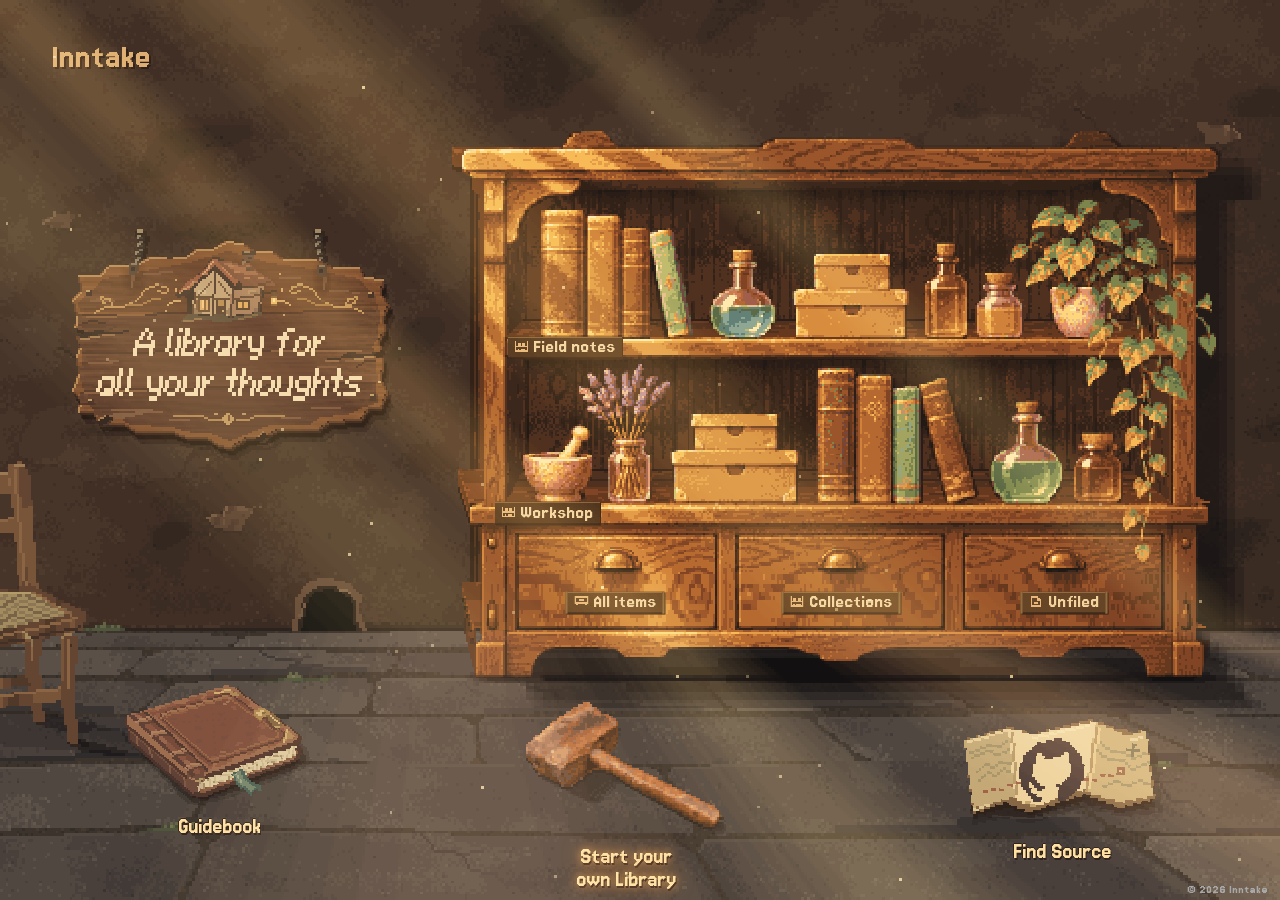
==== index.html @ 35449b42 "Reveal the fully painted room through a coarse pixel fade" ====
<!doctype html>
<html lang="en">
<head>
  <meta charset="utf-8">
  <meta name="viewport" content="width=device-width, initial-scale=1">
  <meta name="theme-color" content="#251c18">
  <meta name="description" content="A library for all your thoughts">
  <meta http-equiv="Content-Security-Policy" content="default-src 'self'; img-src 'self'; object-src 'none'; base-uri 'none'">
  <title>Inntake</title>
  <link rel="preload" as="image" href="./assets/mallet.png">
  <link rel="icon" href="./assets/icon-192.png">
  <link rel="stylesheet" href="./style.css?v=room-reveal">
  <link rel="stylesheet" href="./guidebook.css?v=opening">
  <link rel="stylesheet" href="./drawer.css?v=inventory">
  <script src="./motion.js?v=default-on" defer></script>
  <script src="./wall-art.js?v=room-reveal" defer></script>
  <script src="./drag.js?v=6" defer></script>
  <script src="./room-surfaces.js?v=opening1" defer></script>
  <script src="./sunlight.js?v=motes" defer></script>
  <script src="./cabinet-depth.js?v=portrait" defer></script>
  <script src="./inspect-art.js?v=drawer5" defer></script>
  <script src="./room-fly.js?v=motion2" defer></script>
  <script src="./drawer-finds.js?v=1" defer></script>
  <script src="./drawer-art.js?v=opening1" defer></script>
  <script src="./inspector.js?v=room-reveal" defer></script>
  <script src="./shelf.js?v=room-reveal" defer></script>
</head>
<body>
  <main class="room">
    <canvas class="wall" aria-hidden="true"></canvas>
    <p class="wordmark">Inntake</p>
    <canvas class="sunlight" aria-hidden="true"></canvas>
    <canvas class="room-veil" aria-hidden="true"></canvas>
    <div class="picture-space">
      <figure class="picture">
        <h1>A library for all your thoughts</h1>
        <canvas class="wall-painting" width="160" height="112" aria-hidden="true"></canvas>
      </figure>
    </div>
    <div class="cabinet-space">
      <div class="cabinet">
        <noscript><img class="scene-art" src="./assets/shelf.png" alt="A wooden cabinet with two shelves of books, bottles and plants" width="1536" height="1024"></noscript>
        <canvas class="shelf-scene" aria-hidden="true" hidden></canvas>
        <p id="shelf-help" class="visually-hidden">Hover or focus an object to see its name. Click or tap it to look inside. Drag it onto another object to trade places. Drop it on bare wood to place it on that shelf. A drawer stores it until you open the drawer and return it. With a keyboard, use Alt and an arrow key to move an object, or H to put it in the Unfiled drawer.</p>
        <p class="shelf-tip" hidden>Shift items in your collection around.</p>
        <div class="nameplates" aria-hidden="true"></div>
        <div class="shelf-controls" role="group" aria-label="Explore the shelves" aria-describedby="shelf-help"></div>
        <div class="tag" aria-hidden="true" hidden><canvas width="9" height="9"></canvas><span></span></div>
        <p class="visually-hidden" role="status" id="shelf-status"></p>
      </div>
    </div>
    <nav class="bench" aria-label="On the floor">
      <button class="floor-object guide-opener" type="button" aria-haspopup="dialog" aria-controls="guidebook">
        <canvas class="grimoire" width="80" height="48" aria-hidden="true"></canvas><span>Guidebook</span>
      </button>
      <a class="floor-object library-entry" href="./app/" aria-haspopup="dialog" aria-label="Start your own Library">
        <canvas class="mallet" width="80" height="48" aria-hidden="true"></canvas>
        <span>Start your own Library</span>
      </a>
      <button class="floor-object repo-entry" type="button" aria-haspopup="dialog" data-repository="https://github.com/evrenucar/inntake-site">
        <canvas class="repo-map" width="80" height="48" aria-hidden="true"></canvas><span>Find Source</span>
      </button>
    </nav>
  </main>
  <canvas class="room-intro" aria-hidden="true"></canvas>
  <footer class="colophon"><small>© 2026 Inntake</small></footer>
  <dialog class="guidebook" id="guidebook" aria-labelledby="guide-title">
    <canvas class="guide-art" aria-hidden="true"></canvas>
    <div class="book-spread">
      <section class="book-page">
        <h2 id="guide-title" tabindex="-1">Guidebook</h2>
        <div data-spread="0">
          <h3>Save a link</h3>
          <p>Pick up the mallet and choose <strong>Start your own Library</strong>. Paste a link into your library to keep it on this device.</p>
        </div>
        <div data-spread="1" hidden>
          <h3>Explore the room</h3>
          <p>Pick up a bottle, open a book, or look inside a box. Click the darkened room to put the object back.</p>
        </div>
      </section>
      <section class="book-page">
        <div data-spread="0">
          <h3>Find it again</h3>
          <p>Every saved link lives in <strong>All items</strong>. Use collections to keep related links together.</p>
        </div>
        <div data-spread="1" hidden>
          <h3>Arrange a shelf</h3>
          <p>Drag an object onto another to trade places. Drop it on bare wood to place it on that shelf. A drawer can hold it until you bring it back.</p>
          <details><summary>Keyboard controls</summary><p>Press Enter to inspect. Use Alt and an arrow key to shift an object, or H to put it in the Unfiled drawer.</p></details>
        </div>
        <button type="button" class="book-close" data-dismiss>Close book</button>
      </section>
    </div>
    <nav class="book-navigation" aria-label="Guidebook pages"><button class="book-prev" type="button">Previous</button><span class="folio" aria-live="polite">1 – 2</span><button class="book-next" type="button">Next</button></nav>
  </dialog>
  <dialog class="inspect-dialog" aria-labelledby="inspect-title">
    <button type="button" class="inspect-close" aria-label="Back to the room" data-dismiss>×</button>
    <h2 id="inspect-title" tabindex="-1"></h2>
    <div class="inspect-stage"><button class="inspect-art" type="button" aria-label="Explore object"><canvas aria-hidden="true"></canvas></button></div>
    <p class="inspect-note" aria-live="polite"></p>
    <div class="inspect-actions">
      <button class="inspect-interact" type="button"></button>
      <a class="inspect-link" hidden></a>
      <button class="inspect-tuck" type="button" hidden>Put in Unfiled drawer</button>
    </div>
  </dialog>
  <dialog class="storage-dialog" aria-labelledby="storage-title">
    <button type="button" class="inspect-close" aria-label="Back to the room" data-dismiss>×</button>
    <h2 id="storage-title" tabindex="-1"></h2>
    <div class="drawer-stage">
      <canvas aria-hidden="true" width="320" height="190"></canvas>
      <div class="drawer-contents" role="group" aria-labelledby="storage-title"></div>
    </div>
    <p class="drawer-note"></p>
  </dialog>
</body>
</html>
---- style.css ----
@font-face {
  font-family: 'Jersey 15';
  src: url('./assets/jersey-15.woff2') format('woff2');
  font-display: swap;
}

:root {
  color-scheme: dark;
  color: #ffe3ae;
  background: #241a16;
  font: 1rem/1.2 'Jersey 15', monospace;
}
* { box-sizing: border-box; }
body, figure, p, h1 { margin: 0; }
[hidden] { display: none !important; }
.visually-hidden, .painted h1 {
  position: absolute;
  width: 1px;
  height: 1px;
  padding: 0;
  overflow: hidden;
  clip-path: inset(50%);
  white-space: nowrap;
}

.room {
  position: relative;
  isolation: isolate;
  display: grid;
  grid-template: "picture cabinet" minmax(0, 1fr) "bench bench" 23% / minmax(0, .65fr) minmax(0, 1.35fr);
  height: 100vh;
  height: 100svh;
  min-height: 265px;
  overflow: clip;
  background: #251c18;
}

.wall { position: absolute; inset: 0; width: 100%; height: 100%; z-index: -1; }
canvas, .scene-art { image-rendering: pixelated; }
.picture-space, .cabinet-space { display: grid; place-items: center; container-type: size; min-width: 0; min-height: 0; }
.picture-space { grid-area: picture; margin: 0 0 1vh clamp(12px, 3.4vw, 64px); }
.picture { position: relative; width: min(96cqw, 102cqh, 26rem); }
.picture h1 { font-weight: normal; }
.wall-painting, .shelf-scene, .scene-art { display: block; width: 100%; height: auto; }
.wall-painting { filter: drop-shadow(3px 5px 0 #1b131280); }
.cabinet-space { grid-area: cabinet; align-items: end; margin: 0 clamp(10px, 2.8vw, 85px) 0 clamp(6px, 1.6vw, 33px); }
.cabinet {
  position: relative;
  --cabinet-width: min(100cqw, 140cqh, 58rem);
  width: var(--cabinet-width);
  height: calc(var(--cabinet-width) * 17 / 24);
  container-type: inline-size;
}
.shelf-scene, .shelf-controls { position: absolute; inset: 0; width: 100%; height: 100%; }
.shelf-scene { pointer-events: none; overflow: visible; }
.shelf-controls { pointer-events: none; }
.prop {
  position: absolute;
  display: block;
  pointer-events: auto;
  z-index: 1;
  border: 0;
  padding: 0;
  background: transparent;
  color: inherit;
  cursor: pointer;
  -webkit-tap-highlight-color: transparent;
  -webkit-user-select: none;
  user-select: none;
}
/* The long vine can cross a drawer or a bottle. Those controls remain reachable
   through its trailing leaves; the plant itself can be picked up at its crown. */
.prop[data-id="plant"] { z-index: 0; }
.prop.movable { cursor: grab; touch-action: none; }
.cabinet.is-dragging, .cabinet.is-dragging .prop { cursor: grabbing; }
.prop:focus { outline: 0; }
.tag {
  position: absolute;
  z-index: 2;
  display: flex;
  align-items: center;
  gap: .38em;
  padding: .19em .42em .23em;
  color: #ffdda6;
  background: #392920;
  box-shadow: inset 0 2px #b28755, inset 0 -2px #725137, 2px 2px #241b17;
  font-size: clamp(1rem, 1.6vw, 1.42rem);
  line-height: 1;
  white-space: nowrap;
  pointer-events: none;
}
.tag canvas { width: .82em; height: .82em; }
.bench {
  grid-area: bench;
  display: grid;
  grid-template-columns: 1fr 1.45fr 1fr;
  align-items: center;
  justify-items: center;
  padding: 0 5vw max(env(safe-area-inset-bottom), 1vh);
}
.floor-object {
  display: inline-grid;
  justify-items: center;
  align-content: center;
  gap: .08em;
  max-width: 100%;
  min-height: 44px;
  padding: 0 3px;
  border: 0;
  background: none;
  color: #ffe0a3;
  font: inherit;
  font-size: clamp(1.05rem, 1.8vw, 1.55rem);
  line-height: 1;
  text-align: center;
  text-decoration: none;
  text-shadow: 1px 2px #30221d, -1px 0 #30221d, 0 -1px #30221d;
  cursor: pointer;
  -webkit-tap-highlight-color: transparent;
}
.floor-object canvas { width: min(18.8vw, 24svh, 13.5rem); height: auto; }
.library-entry canvas { width: min(19.7vw, 25svh, 14rem); }
.guide-opener { transform: translateY(-5%); }
.repo-entry { transform: translateY(4%); }
.floor-object:hover, .floor-object:focus-visible { color: #fff1c5; }
.floor-object:hover canvas, .floor-object:focus-visible canvas { filter: brightness(1.14); }
.floor-object:focus-visible { outline: 2px dashed #ce9c69; outline-offset: 2px; }
@media (max-aspect-ratio: 1/1) {
  .room { grid-template: "picture" minmax(0,.82fr) "cabinet" minmax(0,1.18fr) "bench" 23% / 1fr; }
  .picture-space { margin: max(env(safe-area-inset-top), 7px) 0 0; align-items: end; }
  .picture { width: min(64cqw, 127cqh, 22rem); }
  .cabinet-space { margin: 0 clamp(5px, 2vw, 25px); }
  .bench { padding-bottom: max(env(safe-area-inset-bottom), 1vh); }
  .tag { font-size: clamp(1rem, 3.25vw, 1.27rem); }
}
@media (max-height: 450px) and (orientation: landscape) {
  .bench { padding-bottom: max(env(safe-area-inset-bottom), 2px); }
}
.held { position: absolute; inset: 0; width: 100%; height: 100%; z-index: 3; pointer-events: none; }

.wordmark {
  position: absolute;
  z-index: 1;
  top: max(env(safe-area-inset-top), clamp(15px, 4.4vh, 58px));
  left: max(env(safe-area-inset-left), clamp(20px, 4.1vw, 76px));
  color: #dfae72;
  text-shadow: 2px 2px #302019;
  font-size: clamp(1.65rem, 2.8vw, 2.8rem);
  letter-spacing: .025em;
  line-height: 1;
  pointer-events: none;
}
.sunlight {
  position: absolute;
  inset: 0;
  width: 100%;
  height: 100%;
  z-index: 4;
  mix-blend-mode: screen;
  pointer-events: none;
}
.nameplates { position: absolute; inset: 0; pointer-events: none; }
.plate {
  position: absolute;
  display: inline-flex;
  align-items: center;
  gap: .26em;
  padding: .04em .34em .12em;
  color: #f4d39d;
  background: #50351f;
  box-shadow: inset 0 1px #c29159, inset 0 -1px #281d16, 1px 1px #3c271b;
  font-size: clamp(.76rem, 2.55cqw, 1.23rem);
  line-height: 1;
  white-space: nowrap;
  transform: translateY(-50%);
}
.plate canvas { width: .69em; height: .69em; }
.plate.drawer {
  transform: translate(-50%, -50%);
  border-inline: 2px solid #916c3e;
  background: #664426;
}
.plate.is-lit { color: #fff0bc; background: #805532; }
@media (max-height: 450px) and (orientation: landscape) {
  .floor-object canvas, .library-entry canvas { width: min(16vw, 19.5svh); }
  .floor-object { font-size: 1rem; }
}

@media (max-width: 690px) {
  .bench { grid-template-columns: 1fr 1fr 1fr; padding-inline: 2vw; }
  .floor-object canvas { width: min(28vw, 23svh); }
  .library-entry canvas { width: min(28vw, 24svh); }
}
.shelf-tip {
  position: absolute;
  z-index: 3;
  top: 11.3%;
  left: 50%;
  transform: translateX(-50%);
  width: max-content;
  max-width: 88%;
  padding: .18em .65em .26em;
  color: #f9d79b;
  background: #38291eea;
  box-shadow: inset 0 1px #906c44, 1px 2px #302118;
  text-align: center;
  font-size: clamp(.95rem, 2.5cqw, 1.3rem);
  line-height: 1;
  pointer-events: none;
}
.plate[data-count]::after { content: attr(data-count); color: #ffdd99; }

dialog {
  max-width: calc(100vw - 28px);
  max-height: calc(100svh - 32px);
}
dialog::backdrop { background: rgb(26 20 17 / 66%); }
dialog h2, dialog h3, dialog summary, dialog button { font-family: 'Jersey 15', monospace; font-weight: 400; }
dialog button, dialog summary { cursor: pointer; }
dialog :is(button,summary):focus-visible { outline: 2px solid currentColor; outline-offset: 3px; }
.guidebook {
  padding: 0;
  width: 39rem;
  border: 5px solid #61412f;
  color: #3f3023;
  background: #d5b789;
  box-shadow: 0 2px 0 2px #94704d, 4px 7px 0 #271c16;
  font: 1rem/1.45 Georgia, serif;
}
.book-spread { display: grid; grid-template-columns: 1fr 1fr; }
.book-page { padding: clamp(20px, 3vw, 32px); }
.book-page:first-child { background: linear-gradient(90deg,#d4b68b,#e6ce9f 82%,#ccaf84 97%,#ad906a); }
.book-page + .book-page { padding-top: 3.4rem; background: linear-gradient(90deg,#a58a64,#ddc299 8%,#e2c99e 75%,#dabe94); }
.book-page h2, .storage-dialog h2 { margin: 0 0 .45em; font-size: 2.35rem; line-height: .95; }
.book-page h3 { margin: .7em 0 .2em; font-size: 1.55rem; line-height: 1; }
.book-page strong { color: #4f3522; }
.book-page details { margin: .9em 0; }
.book-page summary { font-size: 1.1rem; }
.book-page details p { margin-top: .3rem; font-size: .94rem; }
.book-close {
  padding: .15em .45em .22em;
  border: 1px solid currentColor;
  color: inherit;
  background: transparent;
  font-size: 1.15rem;
}
@media (max-width: 550px) {
  .book-spread { display: block; }
  .book-page:first-child, .book-page + .book-page { background: #e1c79b; }
  .book-page + .book-page { padding-top: 0; }
  .book-page h3 { margin-top: 0; }
}

/* Three different depths on the floor, measured from the cabinet feet. */
.picture { width: min(87cqw, 94cqh, 24rem); }
.guide-opener { align-self: start; transform: translate(-5%, -7%); }
.guide-opener canvas { transform: rotate(-4deg); }
.library-entry { align-self: end; transform: translateX(-6%); }
.repo-entry { align-self: center; transform: translate(6%, -4%); }
.repo-entry canvas { transform: rotate(4deg); }
@media (max-aspect-ratio: 1/1) {
  .picture { width: min(59cqw, 118cqh, 20.5rem); }
}
@media (max-width: 690px) {
  .guide-opener { transform: translate(2%, 5%); }
  .library-entry { transform: translateY(-3%); }
  .repo-entry { transform: translate(-2%, -4%); }
}
@media (max-height: 450px) and (orientation: landscape) {
  .guide-opener { transform: translateY(-12%); }
  .repo-entry { transform: none; }
}
:root { --inspect-enter: 1150ms; --inspect-leave: 480ms; }
.room-veil {
  position: absolute;
  inset: 0;
  width: 100%;
  height: 100%;
  z-index: 6;
  opacity: 0;
  pointer-events: none;
  transition: opacity var(--inspect-leave) ease-in-out;
}
.room.is-inspecting .room-veil { opacity: .87; transition-duration: var(--inspect-enter); transition-timing-function: cubic-bezier(.33333,0,.66667,1); }
/* The room fade and the trip from shelf to hand finish on the same frame. */
:is(.inspect-dialog,.storage-dialog)[open] > :is(h2,p,.inspect-actions,.inspect-close),
.guidebook[open] { animation: veil-in var(--inspect-enter) cubic-bezier(.33333,0,.66667,1) both; }
:is(.inspect-dialog,.guidebook,.storage-dialog)::backdrop {
  background-color: rgb(12 10 10 / 73%);
  background-image: repeating-conic-gradient(rgb(0 0 0 / 10%) 0% 25%, transparent 0% 50%);
  background-size: 5px 5px;
  animation: veil-in var(--inspect-enter) cubic-bezier(.33333,0,.66667,1) both;
}
:is(.inspect-dialog,.guidebook,.storage-dialog).leaving { animation: put-back var(--inspect-leave) ease-in-out both; }
:is(.inspect-dialog,.guidebook,.storage-dialog).leaving::backdrop { animation: veil-out var(--inspect-leave) ease-in-out both; }
@keyframes veil-in { from { opacity: 0; } to { opacity: 1; } }
@keyframes veil-out { from { opacity: 1; } to { opacity: 0; } }
@keyframes put-back { from { opacity: 1; transform: none; } to { opacity: 0; transform: translateY(4px) scale(.98); } }
.inspect-dialog {
  width: min(44rem, 94vw);
  padding: 1.25rem .6rem 1.35rem;
  border: 0;
  color: #ffe5b6;
  background: transparent;
  text-align: center;
  overflow: visible;
}
.inspect-dialog[open] { display: grid; justify-items: center; gap: .7rem; }
.inspect-dialog h2 {
  margin: 0;
  font-size: clamp(1.65rem, 5vw, 2.8rem);
  font-weight: 400;
  line-height: 1;
  overflow-wrap: anywhere;
}
.inspect-dialog h2:focus, .guidebook h2:focus { outline: none; }
.inspect-close {
  position: absolute; right: .2rem; top: .15rem;
  height: 44px; width: 44px; border: 0; background: none; color: #e9d1a4;
  font: 1.9rem/1 'Jersey 15', monospace;
}
.inspect-stage {
  display: grid;
  place-items: center;
  width: min(85vw, 38rem);
  height: min(46svh, 26rem);
  container-type: size;
}
.inspect-art {
  display: block;
  width: min(100cqw, calc(100cqh * var(--shape, 1)));
  max-width: 100%;
  background: none;
  border: 0;
  padding: 0;
  cursor: pointer;
  -webkit-tap-highlight-color: transparent;
}
.inspect-art { touch-action: none; user-select: none; }
.inspect-art.is-playing { cursor: grabbing; }
.inspect-art canvas { width: 100%; height: auto; display: block; }
.inspect-note {
  max-width: 38ch; min-height: 2.4em; margin: 0;
  font: 1.06rem/1.35 Georgia, serif; color: #e8cfac; text-wrap: pretty;
}
.inspect-actions { display: flex; gap: .65rem; justify-content: center; align-items: center; flex-wrap: wrap; }
.inspect-actions :is(button,a) {
  display: inline-grid; place-items: center; min-height: 40px;
  padding: .25em .65em; background: #493423; color: #ffe2aa;
  border: 1px solid #bd935d; font: 1.19rem/1.05 'Jersey 15', monospace; text-decoration: none;
}
.inspect-actions .inspect-tuck {
  background: transparent; border-color: transparent; color: #ceb28a; text-decoration: underline; text-underline-offset: .18em;
}
.inspect-actions :is(button,a):hover { color: #fff2cf; }
@media (max-height: 470px) {
  .inspect-stage { height: 40svh; }
  .inspect-dialog[open] { gap: .3rem; }
  .inspect-note { min-height: auto; }
}
@media (prefers-reduced-motion: reduce) {
  :root:not(.full-motion) .room-veil { transition: none; }
  :root:not(.full-motion) :is(.inspect-dialog,.guidebook,.storage-dialog)[open], :root:not(.full-motion) :is(.inspect-dialog,.guidebook,.storage-dialog)::backdrop { animation-duration: 1ms; }
}
.storage-dialog {
  width: min(42rem, 96vw, 138svh);
  max-width: 96vw;
  padding: .7rem 0;
  border: none;
  background: transparent;
  color: #ffe3b2;
  text-align: center;
  overflow: visible;
}
.storage-dialog h2 { font-weight: 400; margin: .2rem 2.5rem 0; outline: none; }
.drawer-stage { position: relative; width: 100%; aspect-ratio: 320 / 190; }
.drawer-stage canvas, .drawer-contents { display: block; position: absolute; inset: 0; width: 100%; height: 100%; }
.drawer-contents { pointer-events: none; }
.drawer-contents button {
  pointer-events: auto;
  position: absolute; cursor: pointer; background: transparent; border: 0;
  border-radius: 20%; padding: 0; touch-action: manipulation;
}
.drawer-contents button:focus-visible { outline: 2px dashed #f1bd7a; outline-offset: -2px; }
.drawer-note { min-height: 1.4em; margin: 0; font: 1.05rem/1.4 Georgia, serif; color: #e8cfac; }
@media (prefers-reduced-motion: reduce) {
  :root:not(.full-motion) { --inspect-enter: 1ms; --inspect-leave: 1ms; }
}
/* The front board appears first as the back of the drawer slides out of the case. */
.storage-dialog[open] .drawer-stage {
  animation: pull-drawer var(--inspect-enter) cubic-bezier(.33333,0,.66667,1) both;
}
@keyframes pull-drawer {
  from { clip-path: inset(65% 0 0); }
  to { clip-path: inset(0); }
}

.library-entry span, .inspect-link.library-glow {
  color: #ffdfa0;
  text-shadow: 1px 2px #3c271b, 0 0 .38em #df9d4d, 0 0 .8em #ac673b;
}
.library-entry span { max-width: 19ch; text-wrap: balance; }
.library-entry:is(:hover,:focus-visible) span, .inspect-link.library-glow:is(:hover,:focus-visible) {
  color: #ffedc6;
  text-shadow: 1px 2px #3c271b, 0 0 .38em #ffc470, 0 0 .8em #e79554;
}

.colophon {
  position: fixed;
  right: max(.75rem, env(safe-area-inset-right));
  bottom: max(.2rem, env(safe-area-inset-bottom));
  color: #a8a8a8;
  background: transparent;
  font: .8rem/1 'Jersey 15', monospace;
  pointer-events: none;
}
.colophon small { font: inherit; }

.room-intro { display: none; }
@media (scripting: enabled) {
  .room-intro {
    display: block; position: fixed; inset: 0; width: 100%; height: 100%;
    pointer-events: none; z-index: 20; background: #000;
    animation: intro-fallback .3s 10s forwards;
  }
}
@keyframes intro-fallback { to { opacity: 0; visibility: hidden; } }
---- guidebook.css ----
/* The dark red binding projects beyond the page block. Its narrow edges remain
   visible when the book is read in a single column. */
dialog.guidebook {
  --leather-edge: clamp(9px, 1.6vw, 16px);
  --ink: #392a21;
  --rust: #70412e;
  --paper: #e4cda0;
  --grain: radial-gradient(ellipse at 2px 1px, #8b714d26 0 .65px, transparent 1.15px) 0 0 / 17px 11px,
    radial-gradient(ellipse at 4px 3px, #fff3cf42 0 .65px, transparent 1.1px) 2px 1px / 11px 19px;
  box-sizing: border-box;
  isolation: isolate;
  width: min(50rem, calc(100vw - 2.2rem));
  max-width: calc(100vw - 1.5rem);
  max-height: calc(100svh - max(2.3rem, env(safe-area-inset-top)));
  margin: auto;
  padding: var(--leather-edge) var(--leather-edge) calc(var(--leather-edge) + 3px);
  border: solid #34211c;
  border-width: 3px 4px 5px 3px;
  border-radius: 7px 8px 9px 5px / 5px 7px 8px 7px;
  background:
    radial-gradient(ellipse at 2px 1px, #bd946344 0 .8px, transparent 1.2px) 1px 3px / 9px 7px,
    repeating-linear-gradient(125deg, transparent 0 5px, #361e192d 6px 7px, transparent 8px 12px),
    linear-gradient(90deg, #614334, #714633 7%, #593629 36%, #432b23 48.5%, #754d36 50%,
      #4c3125 51.3%, #694030 75%, #754b36 96%, #57382d);
  box-shadow: inset 1px 2px #b09263, inset -2px -2px #2f211c,
    inset 0 0 0 4px #704936, 0 2px #8e664b, 2px 6px #30211b, 5px 12px 14px #160f1380;
  color: var(--ink);
  color-scheme: light;
  font: 400 clamp(1rem, 1.35vw, 1.1rem)/1.56 Georgia, 'Times New Roman', serif;
  scrollbar-color: #946d4c #523827;
  overscroll-behavior: contain;
}

/* Brass corner-pieces and the pricked line of the binding. */
.guidebook::before {
  content: '';
  position: absolute;
  z-index: -1;
  pointer-events: none;
  inset: 3px;
  border: 1px dashed #b18a57;
  border-radius: 5px;
  opacity: .86;
  background:
    linear-gradient(135deg, #c89c65 0 3px, #75503b 4px 5px, transparent 6px) left top,
    linear-gradient(225deg, #b48d61 0 3px, #745241 4px 5px, transparent 6px) right top,
    linear-gradient(45deg, #9f7654 0 3px, #684432 4px 5px, transparent 6px) left bottom,
    linear-gradient(315deg, #b58c60 0 3px, #704c36 4px 5px, transparent 6px) right bottom;
  background-repeat: no-repeat;
  background-size: 1.1rem 1.1rem;
}

.guidebook .book-spread {
  position: relative;
  display: grid;
  grid-template-columns: minmax(0,1fr) minmax(0,1fr);
  min-height: clamp(17rem, 44vh, 22rem);
  margin: 0 1px 6px;
  border: 1px solid #a2875f;
  border-radius: 4px 5px 5px 3px;
  background: var(--paper);
  box-shadow: 0 1px #f0d9ae, 0 2px #8b7456, 0 3px #ceba95, 0 4px #8f7558,
    0 5px #cbb38c, 1px 6px #826448, 2px 7px #3c2b23, 2px 8px 4px #281d1677;
}

.guidebook .book-page {
  position: relative;
  min-width: 0;
  overflow-wrap: break-word;
  padding: clamp(1.75rem, 3.5vw, 2.8rem) clamp(1.55rem, 3.4vw, 2.8rem);
}
.guidebook .book-page:first-child {
  border-radius: 4px 0 0 3px;
  background:
    var(--grain),
    radial-gradient(ellipse at 4% 0%, #8b623951, transparent 25%),
    radial-gradient(ellipse at 8% 99%, #926d4442, transparent 22%),
    linear-gradient(90deg, #ceb084 0, #ead4ab 6%, #eddbb3 38%, #e5cfa5 76%, #d8be96 92%, #bba077 98%, #9d805e);
}
.guidebook .book-page + .book-page {
  border-radius: 0 5px 5px 0;
  background:
    var(--grain),
    radial-gradient(ellipse at 100% 8%, #a77e5140, transparent 24%),
    radial-gradient(ellipse at 94% 100%, #976e4445, transparent 22%),
    linear-gradient(90deg, #b39873, #d9c19a 5%, #ead4ad 16%, #ebd6ac 54%, #dfc699 94%, #c6aa80);
}

/* Impressed corner-work stays out of the text block. Layers break into small
   stepped marks around a single diamond instead of an all-around printed rule. */
.guidebook .book-page::before {
  content: '';
  position: absolute;
  pointer-events: none;
  left: .62rem;
  top: .63rem;
  width: 25px;
  height: 23px;
  background:
    linear-gradient(135deg, transparent 40%, #9b764c 41% 55%, transparent 56%) 5px 5px / 8px 8px,
    linear-gradient(45deg, transparent 38%, #a98656 39% 52%, transparent 53%) 6px 5px / 7px 8px,
    linear-gradient(#9d7851, #9d7851) 0 0 / 22px 1px,
    linear-gradient(#b09566, #b09566) 0 0 / 1px 20px,
    linear-gradient(#ad8b60, #ad8b60) 3px 3px / 10px 1px,
    linear-gradient(#ad8b60, #ad8b60) 3px 3px / 1px 9px;
  background-repeat: no-repeat;
  filter: drop-shadow(0 1px #f3e0b9);
  opacity: .74;
}
.guidebook .book-page + .book-page::before { inset: auto .62rem .63rem auto; transform: rotate(180deg); }

/* Three stations of pierced linen thread stitch the center of the signature. */
.guidebook .book-spread::after {
  content: '';
  pointer-events: none;
  position: absolute;
  z-index: 1;
  top: 0;
  left: 50%;
  bottom: 0;
  width: 10px;
  transform: translateX(-50%);
  background:
    linear-gradient(110deg, transparent 35%, #775a3e 37% 52%, #d6ba8a 54% 62%, transparent 64%) center 17% / 6px 10px,
    linear-gradient(110deg, transparent 35%, #775a3e 37% 52%, #d6ba8a 54% 62%, transparent 64%) center 51% / 6px 10px,
    linear-gradient(110deg, transparent 35%, #775a3e 37% 52%, #d6ba8a 54% 62%, transparent 64%) center 85% / 6px 10px,
    linear-gradient(90deg, transparent, #63432a4d 40%, #63432a70 50%, #f2dcb32e 60%, transparent);
  background-repeat: no-repeat;
}

.guidebook .book-page h2,
.guidebook .book-page h3 {
  font-family: 'Jersey 15', Georgia, serif;
  font-weight: 400;
  color: var(--rust);
  text-wrap: balance;
}
.guidebook .book-page h2 {
  margin: 0 0 .39em;
  font-size: clamp(2.5rem, 4.4vw, 3.4rem);
  line-height: .96;
}
.guidebook .book-page h3 {
  margin: .85em 0 .28em;
  font-size: clamp(1.55rem, 2.45vw, 2rem);
  line-height: 1.03;
}
.guidebook .book-page h3:first-child { margin-top: .2em; }
.guidebook .book-page p { margin: 0 0 .75em; }
.guidebook .book-page :last-child { margin-bottom: 0; }
.guidebook .book-page strong { color: #493023; }
.guidebook .book-page details { margin-block: .8rem; }
.guidebook .book-page summary { color: #66422c; font-size: 1.27rem; line-height: 1.25; }
.guidebook .book-page details p { font-size: 1rem; line-height: 1.48; margin-top: .4rem; }

.guidebook .book-navigation {
  display: flex;
  align-items: center;
  justify-content: space-between;
  gap: .65rem;
  margin-top: .68rem;
  padding-inline: .4rem;
  color: #efdcaf;
}
.guidebook .folio {
  flex: 1;
  text-align: center;
  font: italic 1rem/1.25 Georgia, serif;
  font-variant-numeric: oldstyle-nums;
}
.guidebook :is(.book-prev, .book-next, .book-close) {
  min-height: 40px;
  padding: .27em .68em .35em;
  color: #f1deae;
  background: #513a2b;
  border: 1px solid #ac875d;
  border-radius: 2px;
  box-shadow: inset 1px 1px #876345, inset -1px -1px #362920;
  font: 400 1.25rem/1 'Jersey 15', Georgia, serif;
}
.guidebook :is(.book-prev, .book-next, .book-close):hover { color: #fff0c7; background-color: #674939; }
.guidebook :is(.book-prev, .book-next):disabled {
  color: #d0b594;
  border-color: #846647;
  opacity: .64;
  cursor: default;
}
.guidebook .book-page .book-close {
  margin-top: .7rem;
  color: #5c412c;
  background: #dcc49a;
  box-shadow: inset 1px 1px #efdbb7;
  border-color: #937451;
}
.guidebook :is(button,summary):focus-visible { outline: 2px solid currentColor; outline-offset: 3px; }

@media (max-width: 600px) {
  dialog.guidebook { width: min(27rem,calc(100vw - 1.2rem)); max-width: calc(100vw - 1.2rem); }
  .guidebook .book-spread { display: block; min-height: 0; }
  .guidebook .book-page, .guidebook .book-page + .book-page {
    padding: 1.25rem clamp(1.05rem, 6vw, 1.75rem) 1rem;
    border-radius: 0;
    background:
      var(--grain),
      radial-gradient(ellipse at 100% 84%, #a7834d24, transparent 26%),
      linear-gradient(90deg,#bba17c,#dfc79f 4%,#ead5ae 13%,#ead6b0 76%,#dfc69c 96%,#c9af87);
  }
  .guidebook .book-page + .book-page { padding-top: .3rem; }
  .guidebook .book-page + .book-page h3:first-child { margin-top: .4em; }
  .guidebook .book-page::before { left: .33rem; top: .4rem; transform: scale(.6); transform-origin: top left; }
  .guidebook .book-page + .book-page::before { inset: auto .33rem .4rem auto; transform: scale(.6) rotate(180deg); transform-origin: center; }
  .guidebook .book-spread::after { left: 2px; width: 7px; transform: none; }
  .guidebook .book-navigation { gap: .3rem; padding-inline: 2px; }
  .guidebook :is(.book-prev,.book-next,.book-close) { min-height: 44px; }
  .guidebook .book-page h2 { font-size: 2.45rem; }
}
@media (max-height: 490px) and (min-width: 601px) {
  .guidebook .book-spread { min-height: 0; }
  .guidebook .book-page { padding-block: 1.25rem; }
  .guidebook .book-page h2 { font-size: 2.35rem; }
}

/* Ink and controls sit on the actual illustrated spread. The canvas carries
   the loose page edges, cloth marker, leather boards and stitched hinge. */
.guidebook .guide-art { display: none; }
dialog.guidebook.illustrated {
  position: fixed;
  padding: clamp(15px, 2vw, 23px) clamp(12px, 1.6vw, 18px) clamp(14px, 1.8vw, 21px);
  border: 0;
  border-radius: 0;
  background: transparent;
  box-shadow: none;
  overflow: auto;
}
.guidebook.illustrated .guide-art {
  display: block;
  position: absolute;
  inset: 0 auto auto 0;
  width: 100%;
  z-index: -1;
  image-rendering: pixelated;
  pointer-events: none;
  filter: drop-shadow(2px 3px 0 #261b1870);
}
.guidebook.illustrated::before,
.guidebook.illustrated .book-spread::after,
.guidebook.illustrated .book-page::before { display: none; }
.guidebook.illustrated .book-spread,
.guidebook.illustrated .book-page,
.guidebook.illustrated .book-page + .book-page {
  background: transparent;
  box-shadow: none;
  border: 0;
}
.guidebook.illustrated .book-spread { margin: 0 0 5px; }
.guidebook.illustrated .book-page {
  padding: clamp(2.2rem,4.3vw,3.3rem) clamp(1.65rem,4.2vw,3.25rem) clamp(2.2rem,4vw,3rem);
}
.guidebook.illustrated .book-navigation { margin: .64rem .6rem 0; }
@media (max-width:600px) {
  dialog.guidebook.illustrated { padding: 12px 10px 13px; }
  .guidebook.illustrated .book-page,
  .guidebook.illustrated .book-page + .book-page {
    padding: 1.65rem 1.25rem .55rem clamp(2.35rem, 10vw, 3.25rem);
  }
  .guidebook.illustrated .book-page + .book-page { padding-top: 0; padding-bottom: 2.1rem; }
  .guidebook.illustrated .book-navigation { margin: .65rem .2rem 0; }
}
@media (max-height:490px) and (min-width:601px) {
  .guidebook.illustrated .book-page { padding-block:1.7rem; }
}
---- drawer.css ----
.storage-dialog {
  box-sizing: border-box;
  max-height: 94svh;
  overflow: auto;
  overscroll-behavior: contain;
  padding-inline: .5rem;
  scrollbar-width: thin;
  scrollbar-color: #926f4f transparent;
}
.storage-dialog[open] { display: grid; grid-template-columns: minmax(0,1fr); justify-items: center; }
.storage-dialog .drawer-stage { width: min(100%, 76svh); }
.drawer-object-name {
  position: absolute; bottom: -.15em; left: 50%; transform: translateX(-50%);
  max-width: 120%; padding: 0 .25em; font: 1rem/1.05 'Jersey 15',monospace;
  color: #ffe2b5; background: #382a20; white-space: nowrap;
  opacity: 0; pointer-events: none;
}
.drawer-contents button:focus-visible .drawer-object-name,
.drawer-contents button[aria-pressed="true"] .drawer-object-name { opacity: 1; }
@media (hover:hover) { .drawer-contents button:hover .drawer-object-name { opacity: 1; } }
.storage-dialog .drawer-note {
  max-width: 34rem; padding: 0 .5em; min-height: 1.25em;
  font: 1.08rem/1.15 'Jersey 15',monospace;
}
.drawer-pages,.drawer-shelves { display: flex; align-items: center; justify-content: center; gap: .5rem; }
.drawer-pages button,.drawer-shelves button {
  padding: .18rem .52rem; border: 1px solid #946e4e; background: #392b23;
  font: 1rem/1.12 'Jersey 15',monospace; color: #f1d6a9; cursor: pointer;
}
.drawer-pages button:disabled { opacity: .45; cursor: default; }
.drawer-pages { margin-block: .25em; }
.drawer-pagenum { min-width: 2.6em; }
.drawer-browser {
  box-sizing: border-box; width: min(100%,33rem); margin: .3rem auto .1rem;
  padding: .55rem .8rem; background: #30251fee;
  border: 1px solid #6c523c; color: #eed7af; text-align: left;
}
.drawer-search {
  width: 100%; padding: .22rem .42rem; color: #ffe4bf; outline-offset: 1px;
  border: 1px solid #967658; background: #271f1b; font: 1.1rem/1 'Jersey 15',monospace;
}
.drawer-search::placeholder { color: #c4ab8c; }
.drawer-scroll { max-height: 23svh; min-height: 3rem; overflow-y: auto; overscroll-behavior: contain; scrollbar-width: thin; }
.drawer-group { margin: .38em 0 .16em; font: 1.17rem/1.1 'Jersey 15',monospace; color: #e2bb80; }
.drawer-records { list-style: none; padding: 0; margin: 0; }
.drawer-records li+li { border-top: 1px solid #554235; }
.drawer-records :is(button,a) {
  width: 100%; min-height: 1.85rem; padding: .16rem .1rem;
  display: grid; grid-template-columns: minmax(0,1fr) auto; align-items: center; gap: .55rem;
  border: none; background: transparent; color: inherit; cursor: pointer;
  font: 1.13rem/1.13 'Jersey 15',monospace; text-align: left; text-decoration: none;
}
.drawer-records :is(button,a):is(:hover,:focus-visible) { color: #fff0c9; background: #49372c; }
.drawer-name { min-width: 0; overflow-wrap: anywhere; }
.drawer-place { max-width: 11em; overflow-wrap: anywhere; color: #c5a888; font: .94rem/1.1 'Jersey 15',monospace; }
.drawer-empty { margin: .4em 0; }
.drawer-shelves { justify-content: flex-start; }
.drawer-shelves [aria-pressed="true"] { color: #2d241d; background: #d3af78; }
@media (min-width: 710px) and (min-aspect-ratio: 7/5) {
  .storage-dialog[open]:has(.drawer-browser) {
    width: min(61rem,96vw); grid-template-columns: minmax(0,1.38fr) minmax(0,1fr);
    align-content: center; column-gap: .8rem;
  }
  .storage-dialog[open]:has(.drawer-browser) h2 { grid-column: 1/-1; }
  .storage-dialog .drawer-browser { grid-column: 2; grid-row: 2/5; align-self: center; }
  .storage-dialog .drawer-note,.storage-dialog .drawer-pages { grid-column: 1; }
  .drawer-scroll { max-height: min(42svh,17rem); }
}
@media (max-width: 460px) {
  .storage-dialog .drawer-note { font-size: 1rem; }
  .drawer-scroll { max-height: 30svh; }
  .drawer-records :is(button,a) { min-height: 2.05rem; }
}
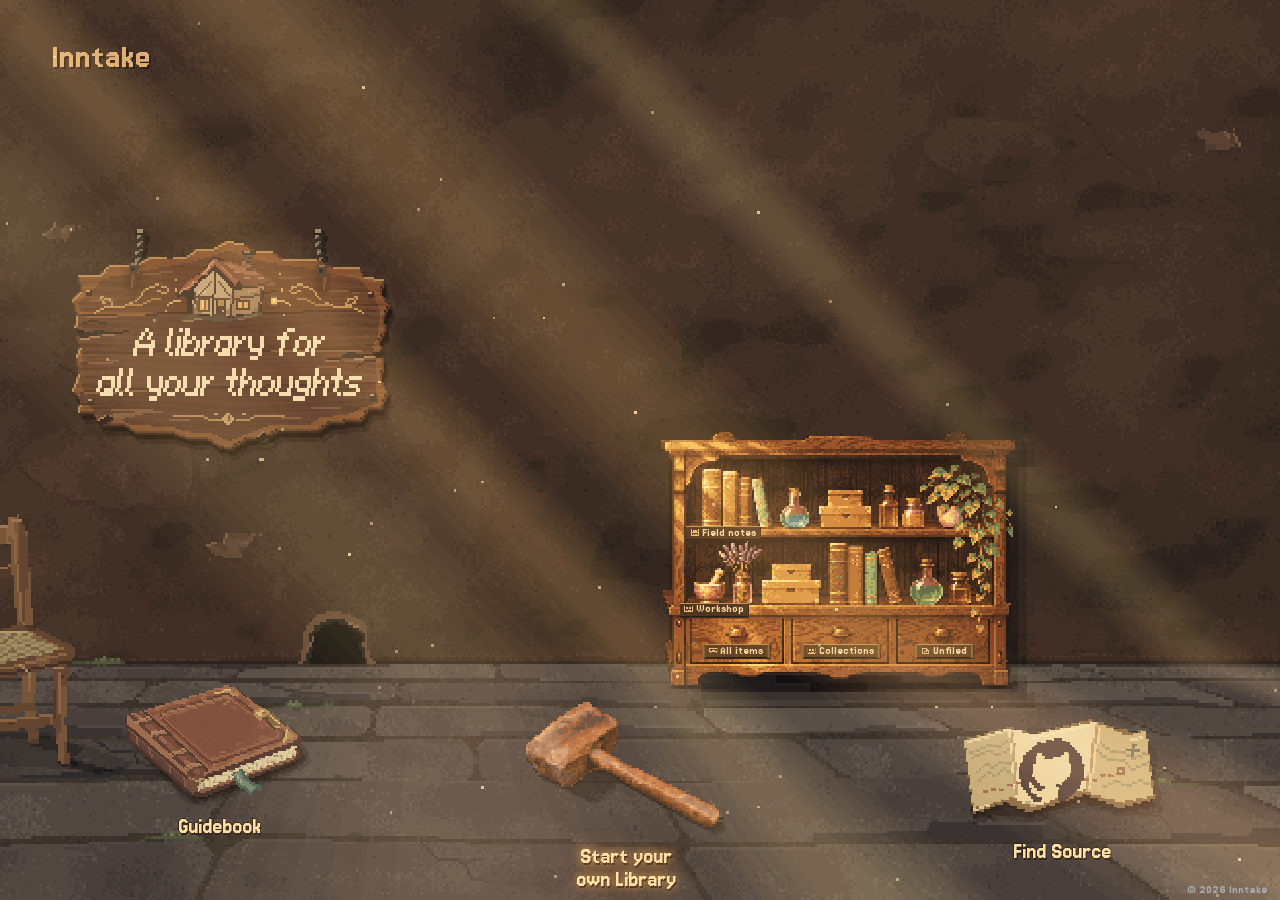
==== commit 956d48bc: "Keep the cabinet at its portrait display size on wide screens" ====
--- a/index.html
+++ b/index.html
@@ -9,7 +9,7 @@
   <title>Inntake</title>
   <link rel="preload" as="image" href="./assets/mallet.png">
   <link rel="icon" href="./assets/icon-192.png">
-  <link rel="stylesheet" href="./style.css?v=room-reveal">
+  <link rel="stylesheet" href="./style.css?v=portrait-size">
   <link rel="stylesheet" href="./guidebook.css?v=opening">
   <link rel="stylesheet" href="./drawer.css?v=inventory">
   <script src="./motion.js?v=default-on" defer></script>
--- a/style.css
+++ b/style.css
@@ -46,7 +46,8 @@
 .cabinet-space { grid-area: cabinet; align-items: end; margin: 0 clamp(10px, 2.8vw, 85px) 0 clamp(6px, 1.6vw, 33px); }
 .cabinet {
   position: relative;
-  --cabinet-width: min(100cqw, 140cqh, 58rem);
+  /* Match the cabinet in the 390px portrait layout; spare width belongs to the room. */
+  --cabinet-width: min(374.4px, 100cqw, 140cqh);
   width: var(--cabinet-width);
   height: calc(var(--cabinet-width) * 17 / 24);
   container-type: inline-size;
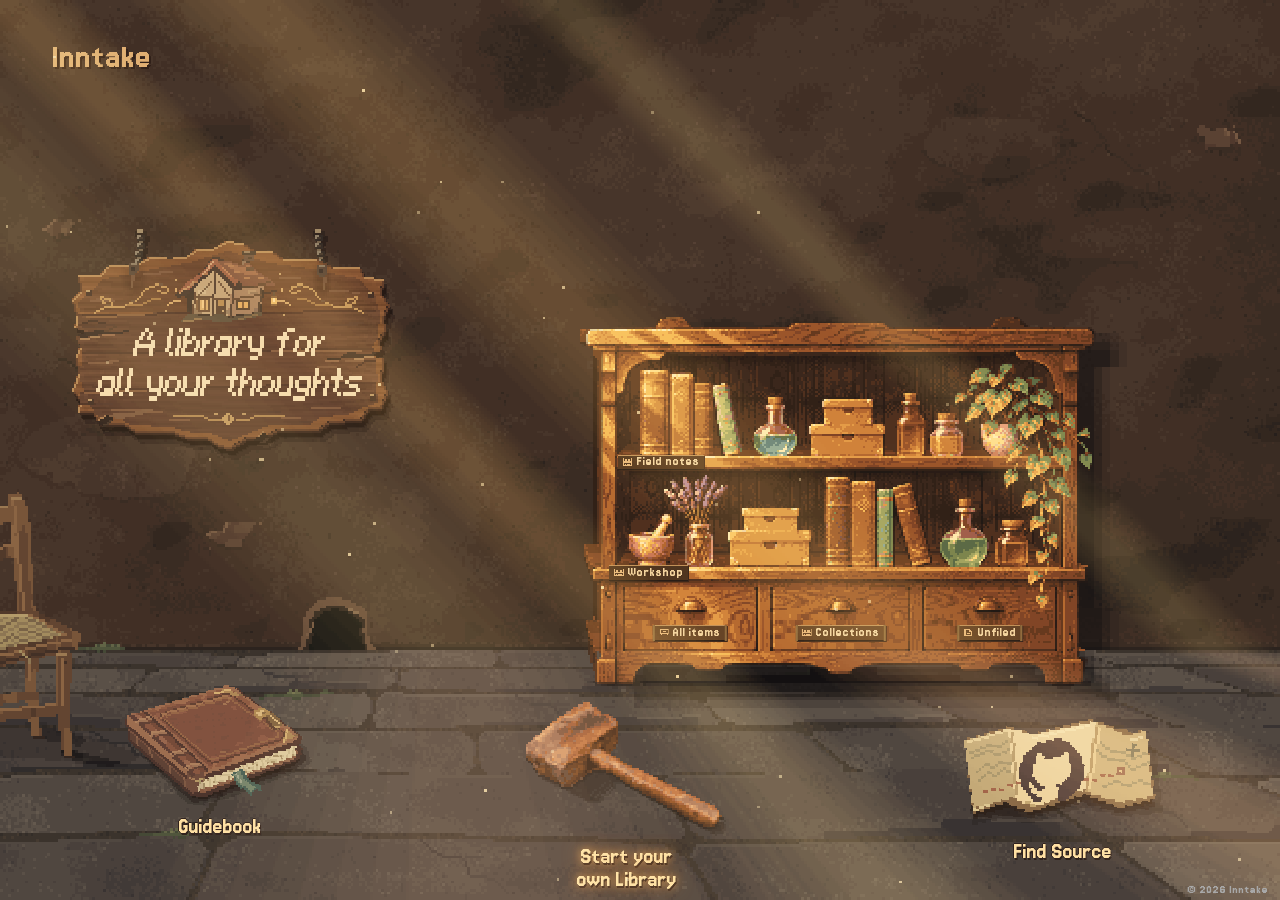
==== commit 70a9fa2b: "Size the cabinet by room height and soften the pixel reveal" ====
--- a/index.html
+++ b/index.html
@@ -9,7 +9,7 @@
   <title>Inntake</title>
   <link rel="preload" as="image" href="./assets/mallet.png">
   <link rel="icon" href="./assets/icon-192.png">
-  <link rel="stylesheet" href="./style.css?v=portrait-size">
+  <link rel="stylesheet" href="./style.css?v=room-scale">
   <link rel="stylesheet" href="./guidebook.css?v=opening">
   <link rel="stylesheet" href="./drawer.css?v=inventory">
   <script src="./motion.js?v=default-on" defer></script>
@@ -22,7 +22,7 @@
   <script src="./room-fly.js?v=motion2" defer></script>
   <script src="./drawer-finds.js?v=1" defer></script>
   <script src="./drawer-art.js?v=opening1" defer></script>
-  <script src="./inspector.js?v=room-reveal" defer></script>
+  <script src="./inspector.js?v=soft-reveal" defer></script>
   <script src="./shelf.js?v=room-reveal" defer></script>
 </head>
 <body>
--- a/style.css
+++ b/style.css
@@ -46,8 +46,8 @@
 .cabinet-space { grid-area: cabinet; align-items: end; margin: 0 clamp(10px, 2.8vw, 85px) 0 clamp(6px, 1.6vw, 33px); }
 .cabinet {
   position: relative;
-  /* Match the cabinet in the 390px portrait layout; spare width belongs to the room. */
-  --cabinet-width: min(374.4px, 100cqw, 140cqh);
+  /* Scale with room height; widening the same room only adds wall space. */
+  --cabinet-width: min(60svh, 100cqw, 140cqh);
   width: var(--cabinet-width);
   height: calc(var(--cabinet-width) * 17 / 24);
   container-type: inline-size;
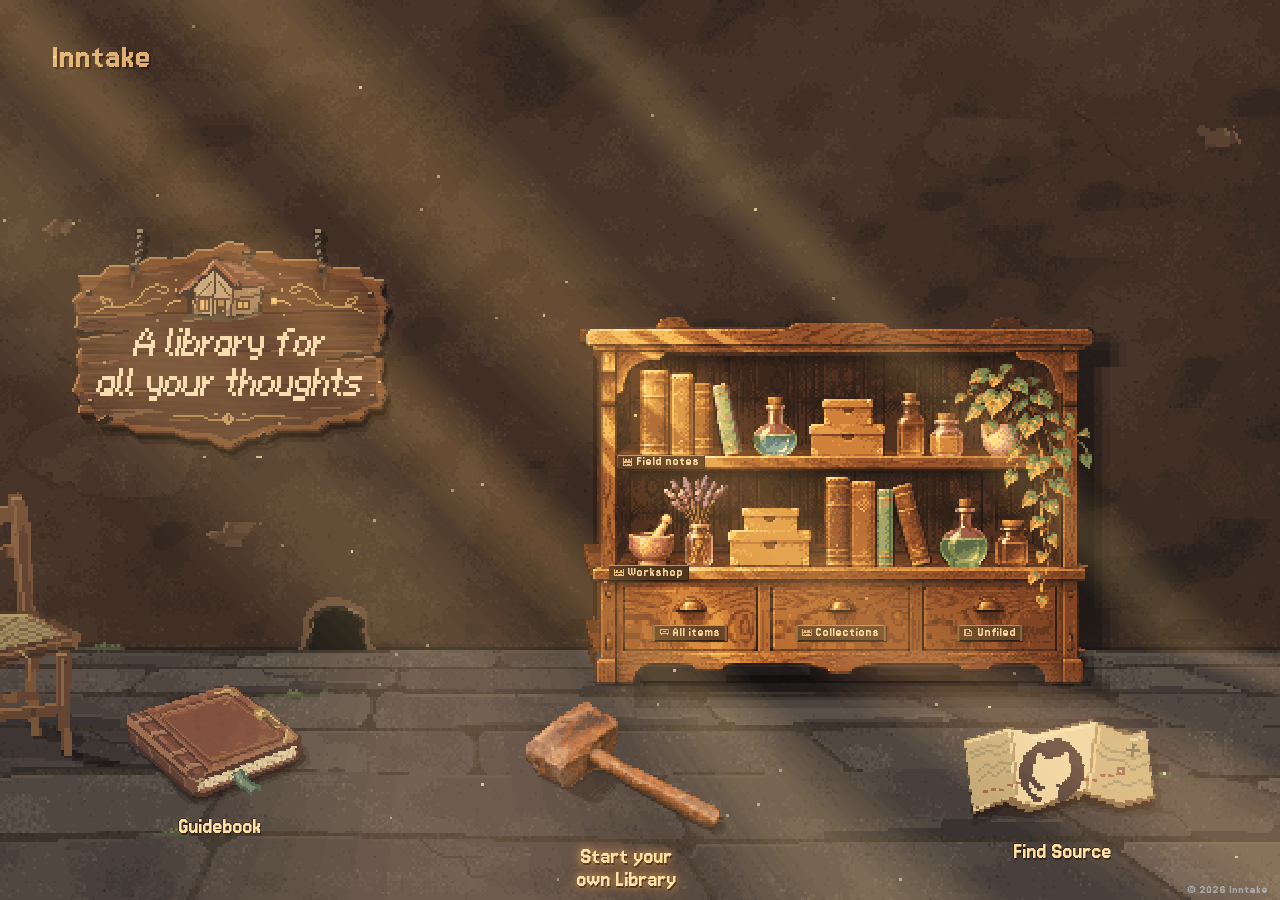
==== commit 9b9b2bf1: "Ease the inn reveal and bring dust and flies into the light" ====
--- a/index.html
+++ b/index.html
@@ -16,13 +16,13 @@
   <script src="./wall-art.js?v=room-reveal" defer></script>
   <script src="./drag.js?v=6" defer></script>
   <script src="./room-surfaces.js?v=opening1" defer></script>
-  <script src="./sunlight.js?v=motes" defer></script>
+  <script src="./sunlight.js?v=dust2" defer></script>
   <script src="./cabinet-depth.js?v=portrait" defer></script>
   <script src="./inspect-art.js?v=drawer5" defer></script>
-  <script src="./room-fly.js?v=motion2" defer></script>
+  <script src="./room-fly.js?v=sunlit" defer></script>
   <script src="./drawer-finds.js?v=1" defer></script>
   <script src="./drawer-art.js?v=opening1" defer></script>
-  <script src="./inspector.js?v=soft-reveal" defer></script>
+  <script src="./inspector.js?v=eased-reveal" defer></script>
   <script src="./shelf.js?v=room-reveal" defer></script>
 </head>
 <body>
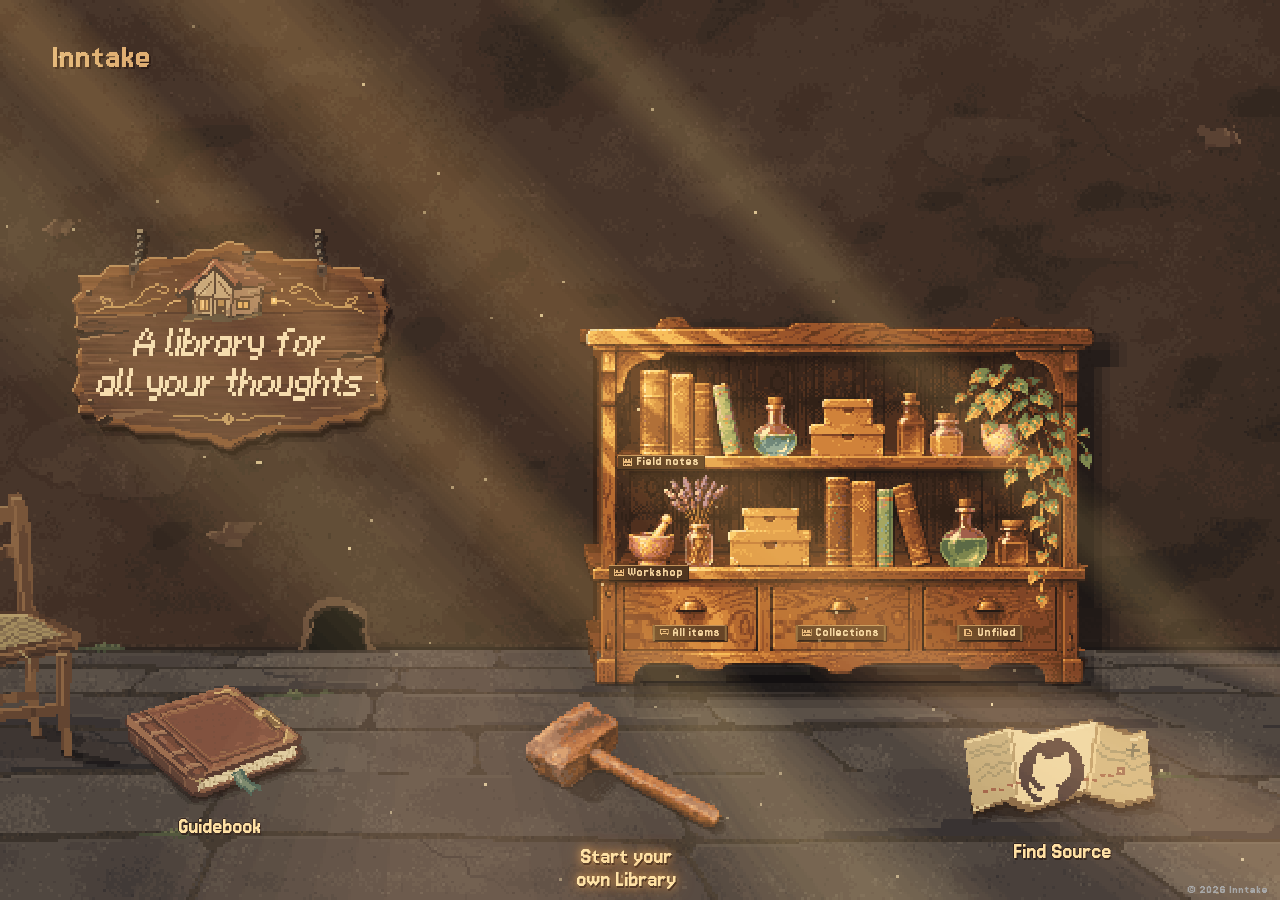
==== commit 5295f8e8: "Capture pasted or dropped images and transition between inn and library" ====
--- a/index.html
+++ b/index.html
@@ -7,6 +7,8 @@
   <meta name="description" content="A library for all your thoughts">
   <meta http-equiv="Content-Security-Policy" content="default-src 'self'; img-src 'self'; object-src 'none'; base-uri 'none'">
   <title>Inntake</title>
+  <link rel="stylesheet" href="./app/navigation.css">
+  <script src="./app/navigation.js"></script>
   <link rel="preload" as="image" href="./assets/mallet.png">
   <link rel="icon" href="./assets/icon-192.png">
   <link rel="stylesheet" href="./style.css?v=room-scale">
@@ -22,7 +24,7 @@
   <script src="./room-fly.js?v=sunlit" defer></script>
   <script src="./drawer-finds.js?v=1" defer></script>
   <script src="./drawer-art.js?v=opening1" defer></script>
-  <script src="./inspector.js?v=eased-reveal" defer></script>
+  <script src="./inspector.js?v=room-return" defer></script>
   <script src="./shelf.js?v=room-reveal" defer></script>
 </head>
 <body>
--- a/app/navigation.css
+++ b/app/navigation.css
@@ -0,0 +1,6 @@
+.inn-arriving { background:black!important; }
+.inn-arriving body { visibility:hidden; }
+.inn-filter-defs { position:absolute; pointer-events:none; }
+.inn-blackout { display:block; position:fixed; inset:0; margin:0; padding:0; width:100%; height:100%; max-width:none; max-height:none; z-index:2147483647; border:0; background:black; }
+.inn-blackout::backdrop { background:transparent; }
+.inn-crossing :is(.library-layout,.room,dialog[open]) { filter:var(--inn-page-filter,none); }
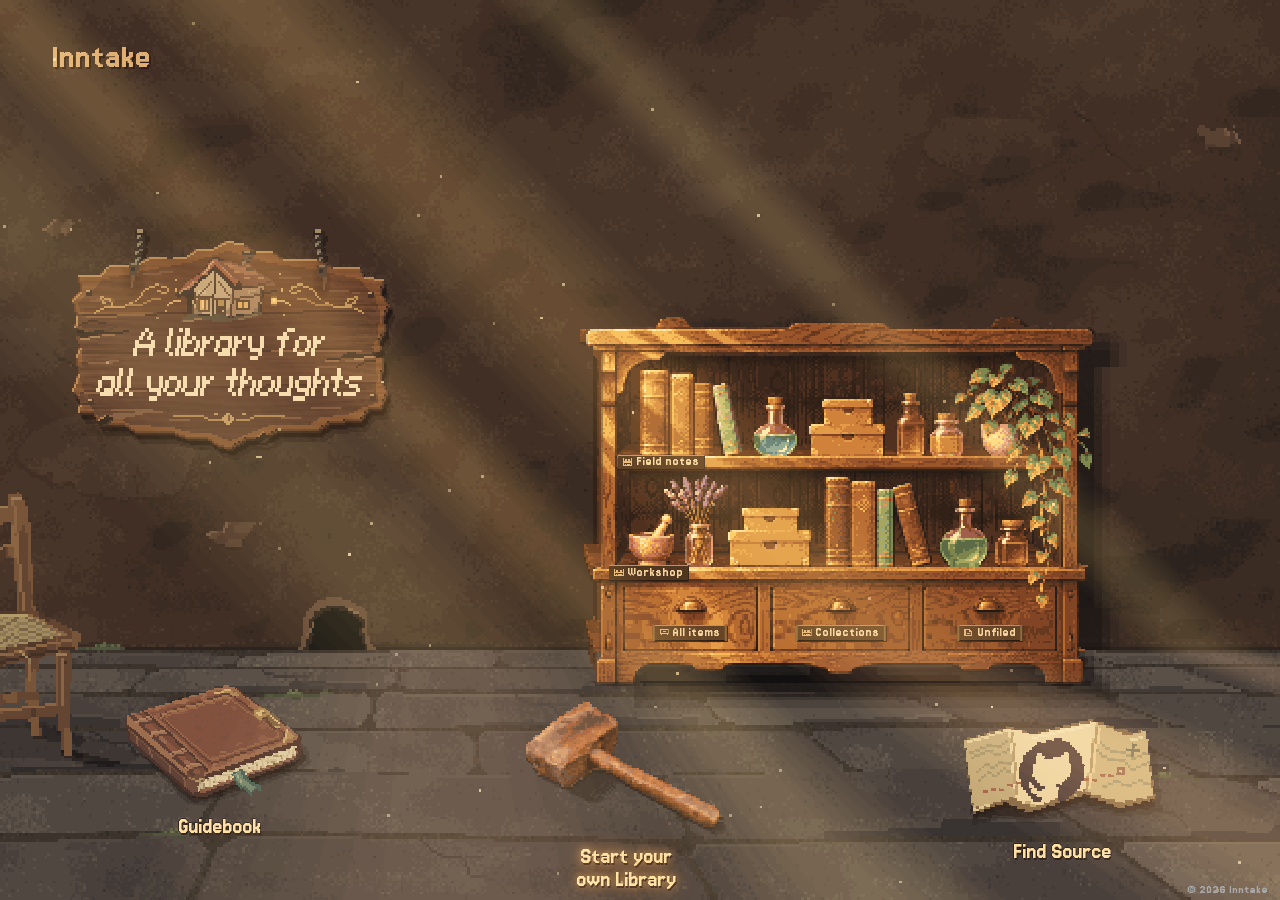
==== commit 2450b082: "Refresh the landing drawer against the synced inventory" ====
--- a/index.html
+++ b/index.html
@@ -25,7 +25,7 @@
   <script src="./drawer-finds.js?v=1" defer></script>
   <script src="./drawer-art.js?v=opening1" defer></script>
   <script src="./inspector.js?v=room-return" defer></script>
-  <script src="./shelf.js?v=room-reveal" defer></script>
+  <script src="./shelf.js?v=synced-inventory" defer></script>
 </head>
 <body>
   <main class="room">
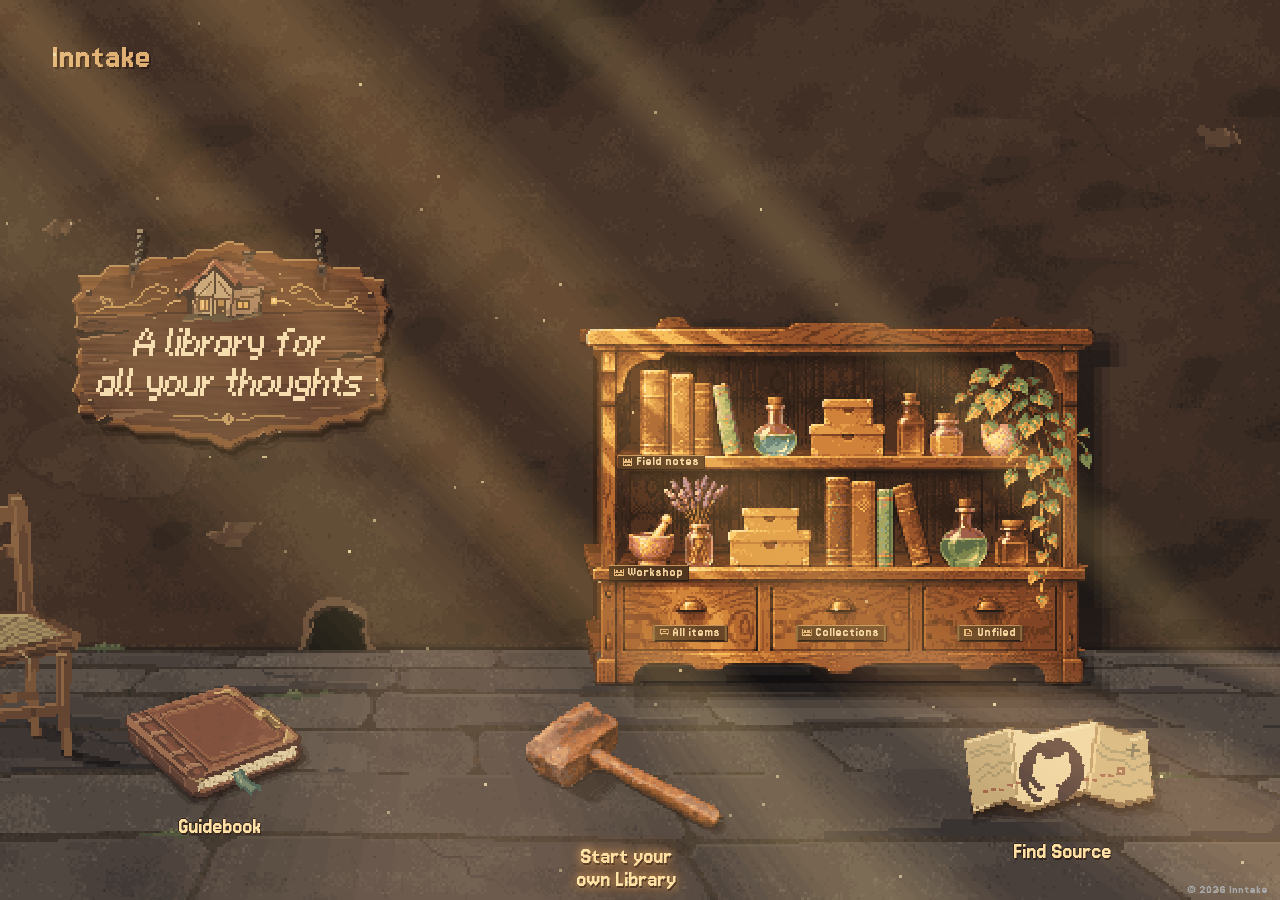
==== commit bee43328: "Move neighbouring shelf objects while dragging" ====
--- a/index.html
+++ b/index.html
@@ -16,7 +16,7 @@
   <link rel="stylesheet" href="./drawer.css?v=inventory">
   <script src="./motion.js?v=default-on" defer></script>
   <script src="./wall-art.js?v=room-reveal" defer></script>
-  <script src="./drag.js?v=6" defer></script>
+  <script src="./drag.js?v=live-shelves" defer></script>
   <script src="./room-surfaces.js?v=opening1" defer></script>
   <script src="./sunlight.js?v=dust2" defer></script>
   <script src="./cabinet-depth.js?v=portrait" defer></script>
@@ -25,7 +25,7 @@
   <script src="./drawer-finds.js?v=1" defer></script>
   <script src="./drawer-art.js?v=opening1" defer></script>
   <script src="./inspector.js?v=room-return" defer></script>
-  <script src="./shelf.js?v=synced-inventory" defer></script>
+  <script src="./shelf.js?v=live-shelves" defer></script>
 </head>
 <body>
   <main class="room">
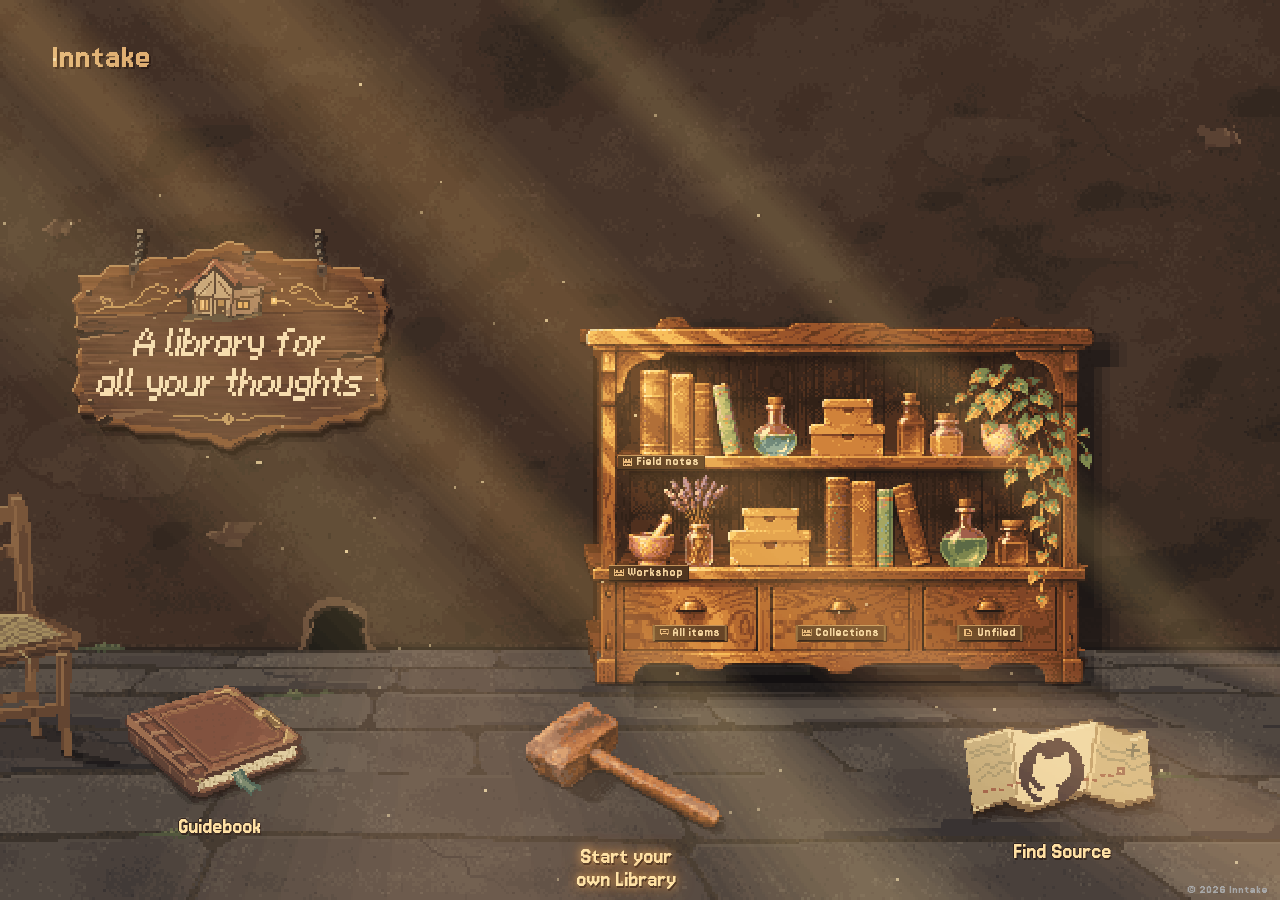
==== commit f0f87a08: "Release library navigation, backups, and capture updates" ====
--- a/index.html
+++ b/index.html
@@ -15,7 +15,7 @@
   <link rel="stylesheet" href="./guidebook.css?v=opening">
   <link rel="stylesheet" href="./drawer.css?v=inventory">
   <script src="./motion.js?v=default-on" defer></script>
-  <script src="./wall-art.js?v=room-reveal" defer></script>
+  <script src="./wall-art.js?v=mallet-ready" defer></script>
   <script src="./drag.js?v=live-shelves" defer></script>
   <script src="./room-surfaces.js?v=opening1" defer></script>
   <script src="./sunlight.js?v=dust2" defer></script>
